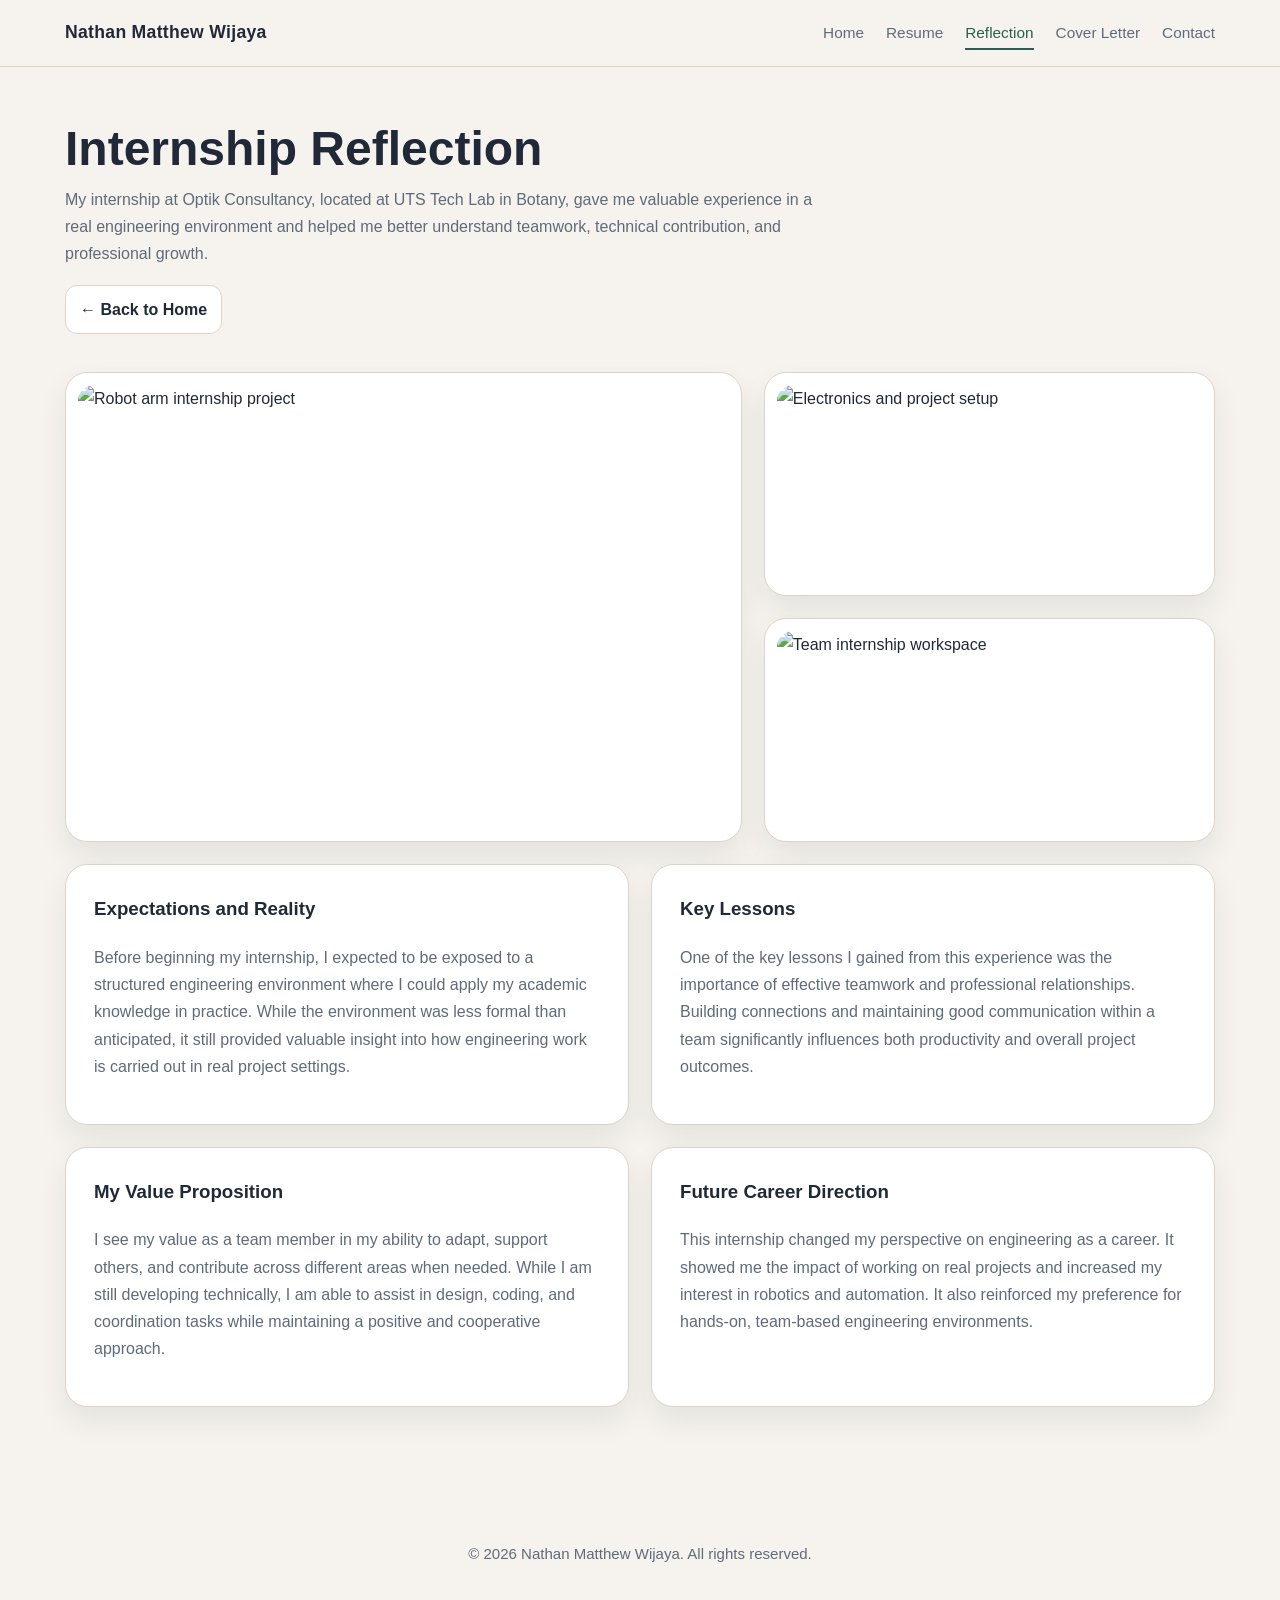
==== reflection.html @ aa44fdd2 "Add files via upload" ====
<!DOCTYPE html>
<html lang="en">
<head>
  <meta charset="UTF-8" />
  <meta name="viewport" content="width=device-width, initial-scale=1.0" />
  <title>Nathan Matthew Wijaya | Reflection</title>
  <link rel="stylesheet" href="style.css" />
</head>
<body>
  <header class="navbar">
    <div class="nav-inner">
      <div class="brand">Nathan Matthew Wijaya</div>
      <nav class="nav-links">
        <a href="index.html">Home</a>
        <a href="resume.html">Resume</a>
        <a href="reflection.html" class="active">Reflection</a>
        <a href="cover-letter.html">Cover Letter</a>
        <a href="contact.html">Contact</a>
      </nav>
    </div>
  </header>

  <main class="container">
    <div class="page-header reveal">
      <h1>Internship Reflection</h1>
      <p>
        My internship at Optik Consultancy, located at UTS Tech Lab in Botany, gave me valuable experience in a real engineering environment and helped me better understand teamwork, technical contribution, and professional growth.
      </p>
      <a href="index.html" class="back-home">← Back to Home</a>
    </div>

    <section class="section">
      <div class="reflection-gallery">
        <div class="image-card image-large reveal delay-1">
          <img src="images/reflection-1.jpeg" alt="Robot arm internship project" />
        </div>
        <div class="gallery-right">
          <div class="image-card image-small reveal delay-2">
            <img src="images/reflection-2.jpeg" alt="Electronics and project setup" />
          </div>
          <div class="image-card image-small reveal delay-3">
            <img src="images/reflection-3.jpeg" alt="Team internship workspace" />
          </div>
        </div>
      </div>

      <div class="reflection-cards">
        <div class="card reveal delay-1">
          <h3>Expectations and Reality</h3>
          <p class="muted">
            Before beginning my internship, I expected to be exposed to a structured engineering environment where I could apply my academic knowledge in practice. While the environment was less formal than anticipated, it still provided valuable insight into how engineering work is carried out in real project settings.
          </p>
        </div>

        <div class="card reveal delay-2">
          <h3>Key Lessons</h3>
          <p class="muted">
            One of the key lessons I gained from this experience was the importance of effective teamwork and professional relationships. Building connections and maintaining good communication within a team significantly influences both productivity and overall project outcomes.
          </p>
        </div>

        <div class="card reveal delay-3">
          <h3>My Value Proposition</h3>
          <p class="muted">
            I see my value as a team member in my ability to adapt, support others, and contribute across different areas when needed. While I am still developing technically, I am able to assist in design, coding, and coordination tasks while maintaining a positive and cooperative approach.
          </p>
        </div>

        <div class="card reveal delay-4">
          <h3>Future Career Direction</h3>
          <p class="muted">
            This internship changed my perspective on engineering as a career. It showed me the impact of working on real projects and increased my interest in robotics and automation. It also reinforced my preference for hands-on, team-based engineering environments.
          </p>
        </div>
      </div>
    </section>
  </main>

  <footer class="reveal delay-4">
    © 2026 Nathan Matthew Wijaya. All rights reserved.
  </footer>

  <script src="script.js"></script>
</body>
</html>
---- style.css ----
:root {
  --bg: #f6f3ee;
  --panel: #ffffff;
  --panel-2: #f9f7f2;
  --text: #1f2937;
  --muted: #5f6b7a;
  --line: #ddd4c7;
  --accent: #295f4e;
  --accent-soft: #dcebe5;
  --shadow: 0 14px 30px rgba(31, 41, 55, 0.08);
  --radius: 22px;
  --max: 1150px;
}

* {
  box-sizing: border-box;
}

html {
  scroll-behavior: smooth;
}

body {
  margin: 0;
  font-family: Arial, Helvetica, sans-serif;
  background: var(--bg);
  color: var(--text);
  line-height: 1.7;
}

img {
  max-width: 100%;
  display: block;
}

a {
  text-decoration: none;
  color: inherit;
}

.container {
  width: min(var(--max), calc(100% - 40px));
  margin: 0 auto;
}

.navbar {
  position: sticky;
  top: 0;
  z-index: 999;
  background: rgba(246, 243, 238, 0.95);
  backdrop-filter: blur(10px);
  border-bottom: 1px solid var(--line);
}

.nav-inner {
  width: min(var(--max), calc(100% - 40px));
  margin: 0 auto;
  padding: 18px 0;
  display: flex;
  align-items: center;
  justify-content: space-between;
  gap: 20px;
}

.brand {
  font-weight: 700;
  font-size: 1.1rem;
  letter-spacing: 0.3px;
}

.nav-links {
  display: flex;
  gap: 22px;
  flex-wrap: wrap;
}

.nav-links a {
  color: var(--muted);
  font-size: 0.96rem;
  position: relative;
  transition: color 0.2s ease;
}

.nav-links a::after {
  content: "";
  position: absolute;
  left: 0;
  bottom: -4px;
  width: 0;
  height: 2px;
  background: var(--accent);
  transition: width 0.25s ease;
}

.nav-links a:hover,
.nav-links a.active {
  color: var(--accent);
}

.nav-links a:hover::after,
.nav-links a.active::after {
  width: 100%;
}

.page-header {
  padding: 56px 0 20px;
}

.page-header h1 {
  font-size: 3rem;
  margin: 0 0 10px;
  line-height: 1.1;
}

.page-header p {
  margin: 0;
  max-width: 760px;
  color: var(--muted);
}

.hero {
  padding: 56px 0 36px;
}

.hero-grid {
  display: grid;
  grid-template-columns: 0.95fr 1.05fr;
  gap: 28px;
  align-items: stretch;
}

.hero-photo,
.hero-text,
.card,
.image-card {
  background: var(--panel);
  border-radius: 30px;
  box-shadow: var(--shadow);
  border: 1px solid var(--line);
  transition: transform 0.28s ease, box-shadow 0.28s ease;
}

.hero-photo:hover,
.hero-text:hover,
.card:hover,
.image-card:hover {
  transform: translateY(-4px);
  box-shadow: 0 18px 34px rgba(31, 41, 55, 0.12);
}

.hero-photo {
  padding: 18px;
  overflow: hidden;
}

.hero-photo img {
  width: 100%;
  height: 100%;
  min-height: 470px;
  object-fit: cover;
  border-radius: 22px;
  transition: transform 0.4s ease;
}

.hero-photo:hover img,
.image-card:hover img {
  transform: scale(1.03);
}

.hero-text {
  padding: 36px;
  display: flex;
  flex-direction: column;
  justify-content: center;
}

.kicker {
  display: inline-block;
  width: fit-content;
  padding: 9px 14px;
  border-radius: 999px;
  background: var(--accent-soft);
  color: var(--accent);
  font-size: 0.82rem;
  font-weight: 700;
  text-transform: uppercase;
  letter-spacing: 0.08em;
  margin-bottom: 16px;
}

.hero-text h1 {
  margin: 0 0 14px;
  font-size: 3.4rem;
  line-height: 1.05;
  letter-spacing: -1.1px;
}

.hero-text p {
  color: var(--muted);
  font-size: 1.07rem;
  margin: 0 0 14px;
  max-width: 640px;
}

.hero-actions {
  display: flex;
  gap: 12px;
  flex-wrap: wrap;
  margin-top: 18px;
}

.btn {
  display: inline-flex;
  align-items: center;
  justify-content: center;
  padding: 12px 16px;
  border-radius: 12px;
  font-weight: 600;
  border: 1px solid var(--line);
  background: white;
  color: var(--text);
  transition: transform 0.22s ease, box-shadow 0.22s ease, background 0.22s ease;
}

.btn:hover {
  transform: translateY(-2px);
  box-shadow: 0 8px 18px rgba(31, 41, 55, 0.08);
}

.btn-primary {
  background: var(--accent);
  color: white;
  border-color: var(--accent);
}

.back-home {
  display: inline-flex;
  align-items: center;
  gap: 8px;
  margin-top: 18px;
  padding: 10px 14px;
  border-radius: 12px;
  border: 1px solid var(--line);
  background: white;
  color: var(--text);
  font-weight: 600;
  transition: transform 0.22s ease, box-shadow 0.22s ease, background 0.22s ease;
}

.back-home:hover {
  transform: translateY(-2px);
  box-shadow: 0 8px 18px rgba(31, 41, 55, 0.08);
  color: var(--accent);
}

main {
  padding-bottom: 60px;
}

.section {
  padding: 18px 0 50px;
}

.card {
  padding: 28px;
  border-radius: var(--radius);
}

.card h2,
.card h3 {
  margin-top: 0;
}

.muted {
  color: var(--muted);
}

.two-col {
  display: grid;
  grid-template-columns: 1.15fr 0.85fr;
  gap: 22px;
}

.resume-layout,
.skills-layout,
.reflection-cards,
.contact-grid {
  display: grid;
  gap: 22px;
}

.resume-layout {
  grid-template-columns: 0.9fr 1.1fr;
  margin-bottom: 22px;
}

.skill-group {
  display: flex;
  flex-wrap: wrap;
  gap: 10px;
}

.skill-pill {
  padding: 10px 14px;
  border-radius: 999px;
  background: var(--panel-2);
  border: 1px solid var(--line);
  font-size: 0.94rem;
  color: #334155;
  transition: transform 0.2s ease, background 0.2s ease;
}

.skill-pill:hover {
  transform: translateY(-2px);
  background: #f2ede3;
}

.timeline-item {
  position: relative;
  padding-left: 26px;
  margin-bottom: 26px;
  border-left: 2px solid #cfc5b6;
}

.timeline-item:last-child {
  margin-bottom: 0;
}

.timeline-item::before {
  content: "";
  position: absolute;
  left: -7px;
  top: 4px;
  width: 12px;
  height: 12px;
  background: var(--accent);
  border-radius: 50%;
}

.timeline-item h4 {
  margin: 0 0 4px;
}

.timeline-meta {
  color: var(--muted);
  font-size: 0.94rem;
  margin-bottom: 10px;
}

.timeline-item ul {
  margin: 0;
  padding-left: 18px;
  color: var(--muted);
}

.timeline-item li {
  margin-bottom: 8px;
}

.reflection-gallery {
  display: grid;
  grid-template-columns: 1.2fr 0.8fr;
  gap: 22px;
  margin-bottom: 22px;
}

.gallery-right {
  display: grid;
  gap: 22px;
}

.image-card {
  padding: 12px;
  overflow: hidden;
  border-radius: var(--radius);
}

.image-card img {
  width: 100%;
  height: 100%;
  object-fit: cover;
  border-radius: 16px;
  transition: transform 0.4s ease;
}

.image-large {
  min-height: 470px;
}

.image-small {
  min-height: 224px;
}

.reflection-cards {
  grid-template-columns: repeat(2, 1fr);
}

.contact-grid {
  grid-template-columns: repeat(3, 1fr);
}

.linkedin-button {
  display: inline-block;
  margin-top: 8px;
  padding: 12px 16px;
  background: var(--accent);
  color: white !important;
  border-radius: 12px;
  font-weight: 600;
}

footer {
  padding: 24px 0 48px;
  text-align: center;
  color: var(--muted);
  font-size: 0.94rem;
}

/* Reveal animation */
.reveal {
  opacity: 0;
  transform: translateY(28px);
  transition: opacity 0.8s ease, transform 0.8s ease;
}

.reveal.show {
  opacity: 1;
  transform: translateY(0);
}

.reveal.delay-1 { transition-delay: 0.12s; }
.reveal.delay-2 { transition-delay: 0.24s; }
.reveal.delay-3 { transition-delay: 0.36s; }
.reveal.delay-4 { transition-delay: 0.48s; }

/* Scroll Down Indicator */
.scroll-indicator {
  margin-top: 40px;
  display: flex;
  justify-content: flex-start;
}

.scroll-indicator a {
  display: flex;
  flex-direction: column;
  align-items: center;
  color: var(--muted);
  font-size: 0.8rem;
  letter-spacing: 0.05em;
}

.mouse {
  width: 26px;
  height: 42px;
  border: 2px solid var(--muted);
  border-radius: 20px;
  position: relative;
  margin-bottom: 6px;
}

.mouse::before {
  content: "";
  width: 4px;
  height: 8px;
  background: var(--muted);
  position: absolute;
  top: 8px;
  left: 50%;
  transform: translateX(-50%);
  border-radius: 2px;
  animation: scrollAnim 1.5s infinite;
}

@keyframes scrollAnim {
  0% {
    opacity: 0;
    transform: translate(-50%, 0);
  }
  50% {
    opacity: 1;
    transform: translate(-50%, 8px);
  }
  100% {
    opacity: 0;
    transform: translate(-50%, 16px);
  }
}

@media (max-width: 950px) {
  .hero-grid,
  .two-col,
  .resume-layout,
  .skills-layout,
  .reflection-gallery,
  .reflection-cards,
  .contact-grid {
    grid-template-columns: 1fr;
  }

  .image-large,
  .image-small {
    min-height: 280px;
  }

  .hero-text h1,
  .page-header h1 {
    font-size: 2.4rem;
  }
}

@media (max-width: 640px) {
  .nav-inner {
    flex-direction: column;
    align-items: flex-start;
  }

  .nav-links {
    gap: 12px 16px;
  }

  .hero-photo img {
    min-height: 340px;
  }

  .hero-text {
    padding: 26px;
  }
}
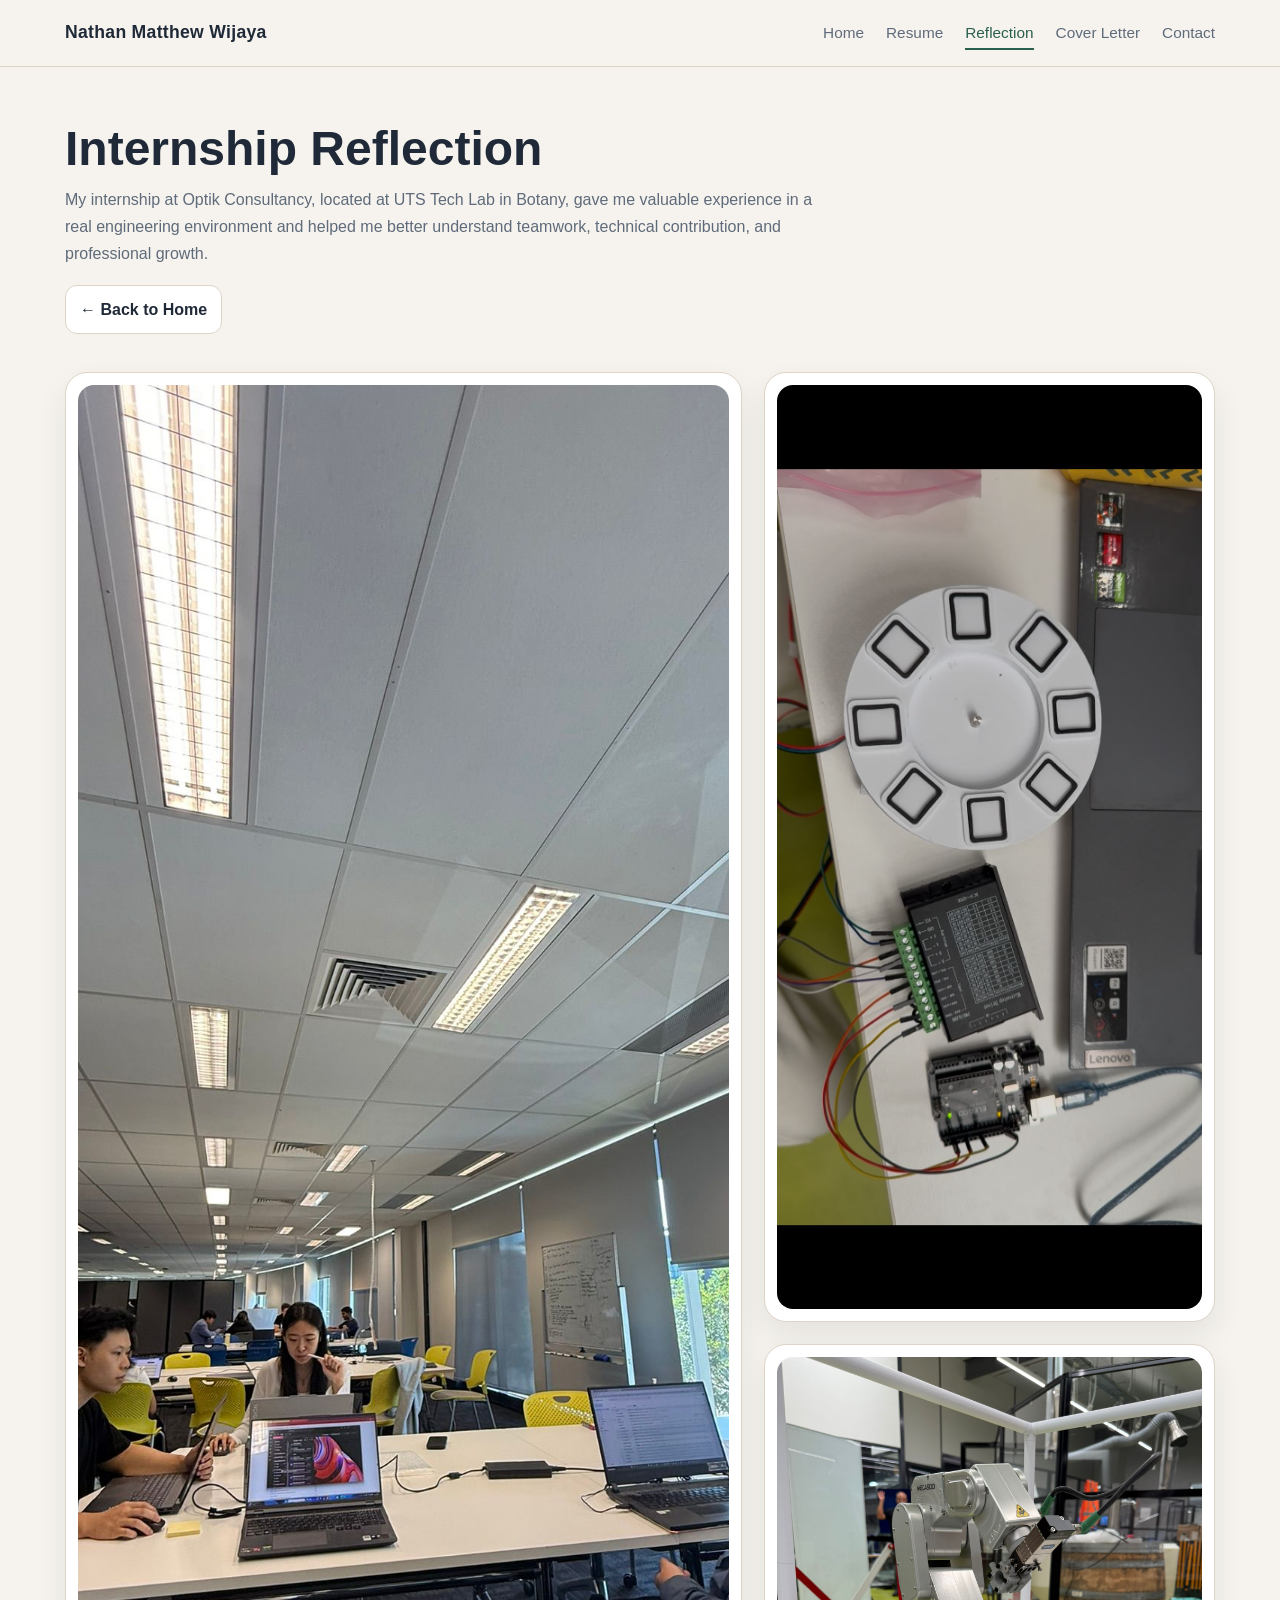
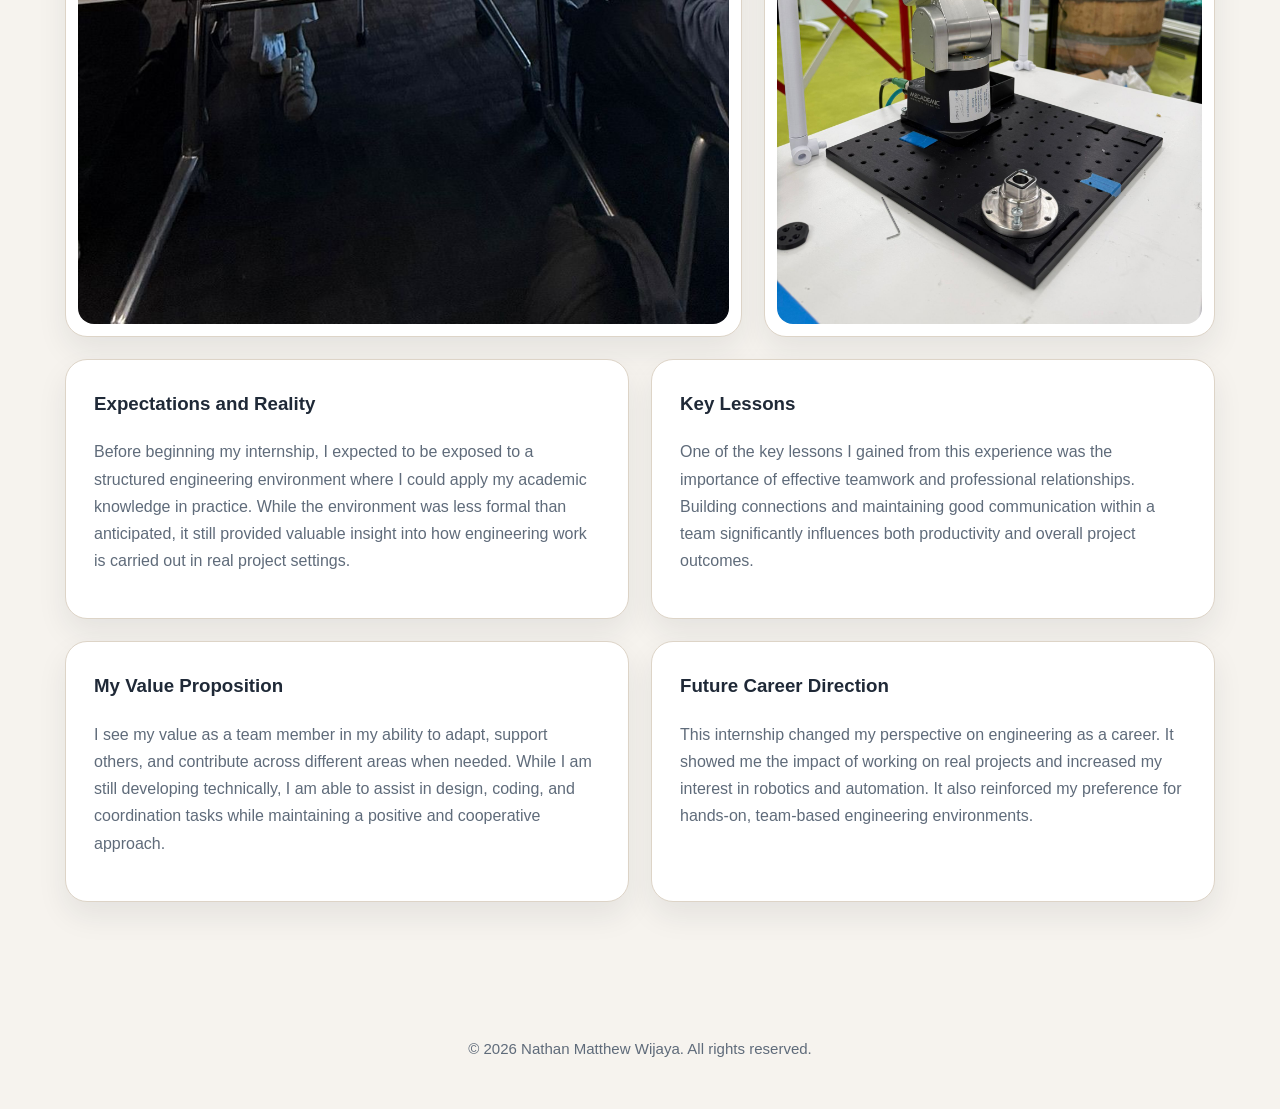
==== commit 5715ea07: "Update reflection.html" ====
--- a/reflection.html
+++ b/reflection.html
@@ -32,14 +32,14 @@
     <section class="section">
       <div class="reflection-gallery">
         <div class="image-card image-large reveal delay-1">
-          <img src="images/reflection-1.jpeg" alt="Robot arm internship project" />
+          <img src="reflection-1.jpeg" alt="Robot arm internship project" />
         </div>
         <div class="gallery-right">
           <div class="image-card image-small reveal delay-2">
-            <img src="images/reflection-2.jpeg" alt="Electronics and project setup" />
+            <img src="reflection-2.jpeg" alt="Electronics and project setup" />
           </div>
           <div class="image-card image-small reveal delay-3">
-            <img src="images/reflection-3.jpeg" alt="Team internship workspace" />
+            <img src="reflection-3.jpeg" alt="Team internship workspace" />
           </div>
         </div>
       </div>
@@ -82,4 +82,4 @@
 
   <script src="script.js"></script>
 </body>
-</html>+</html>
